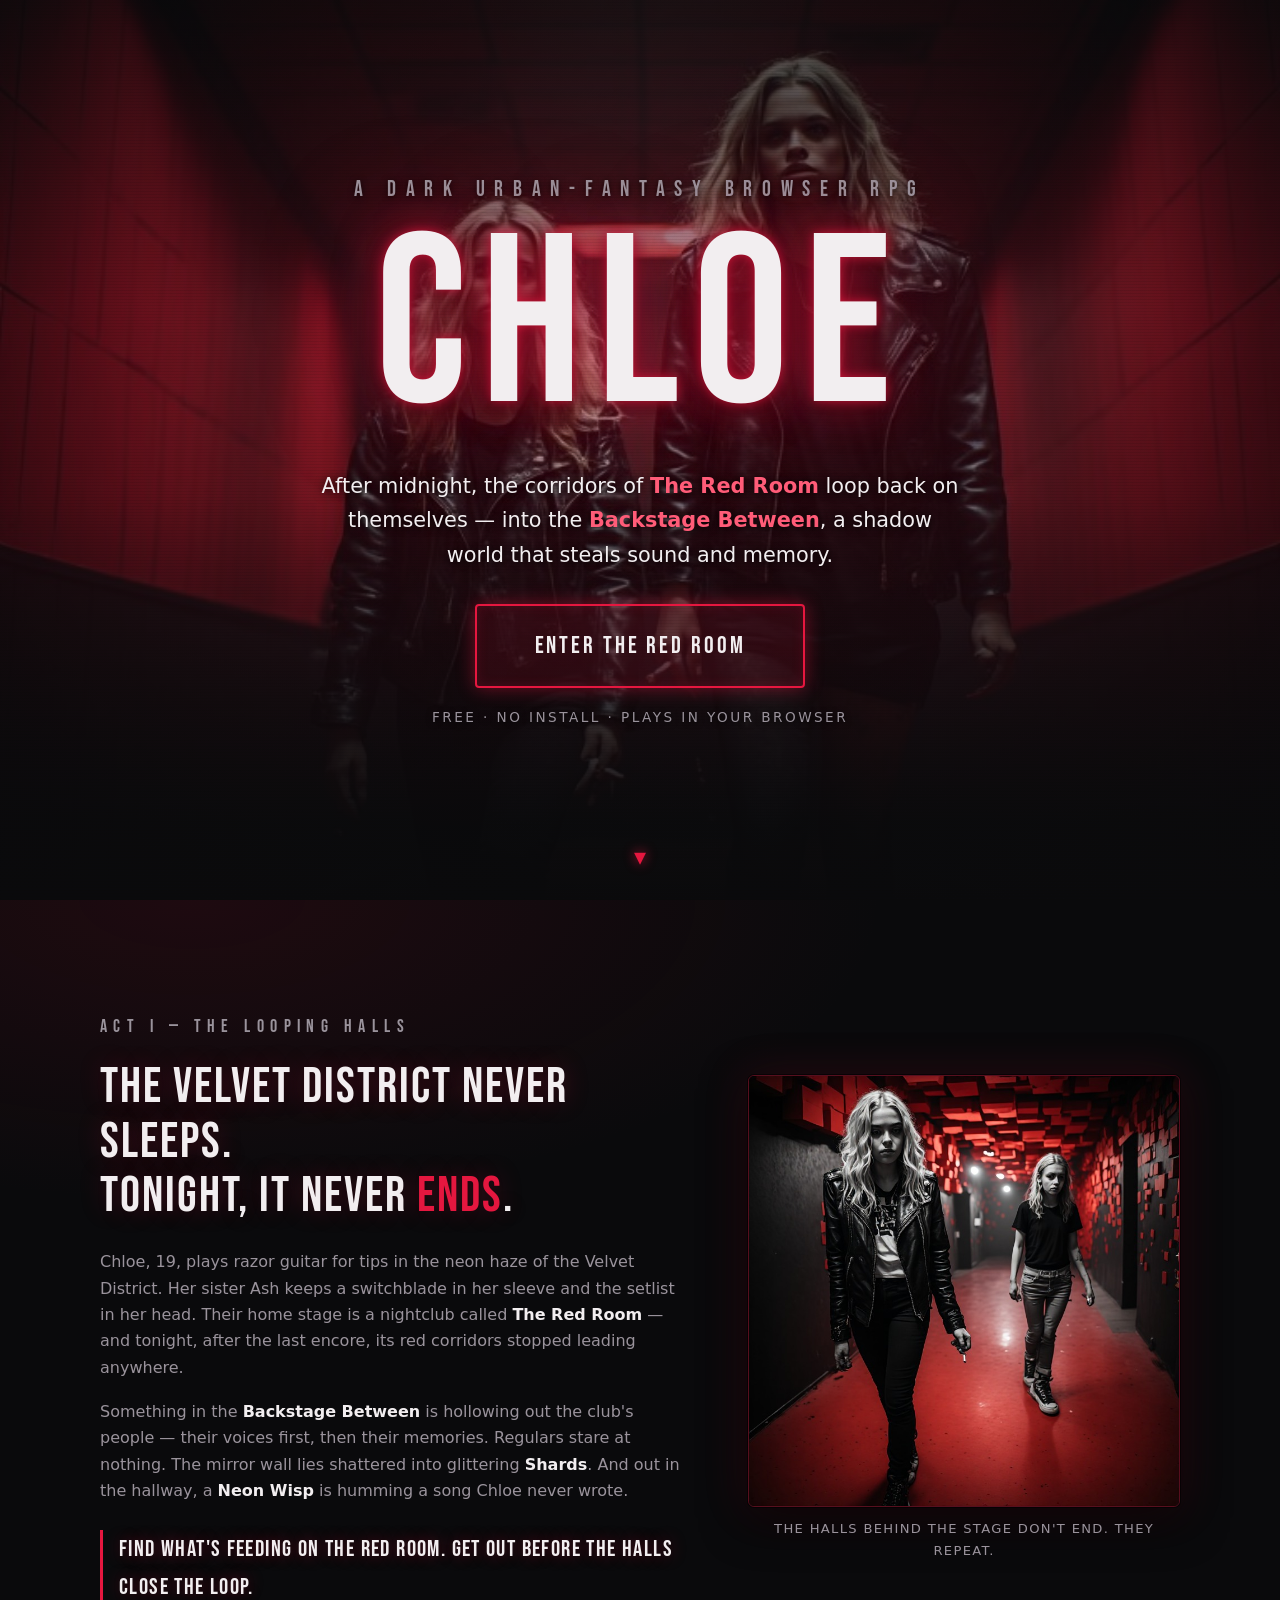
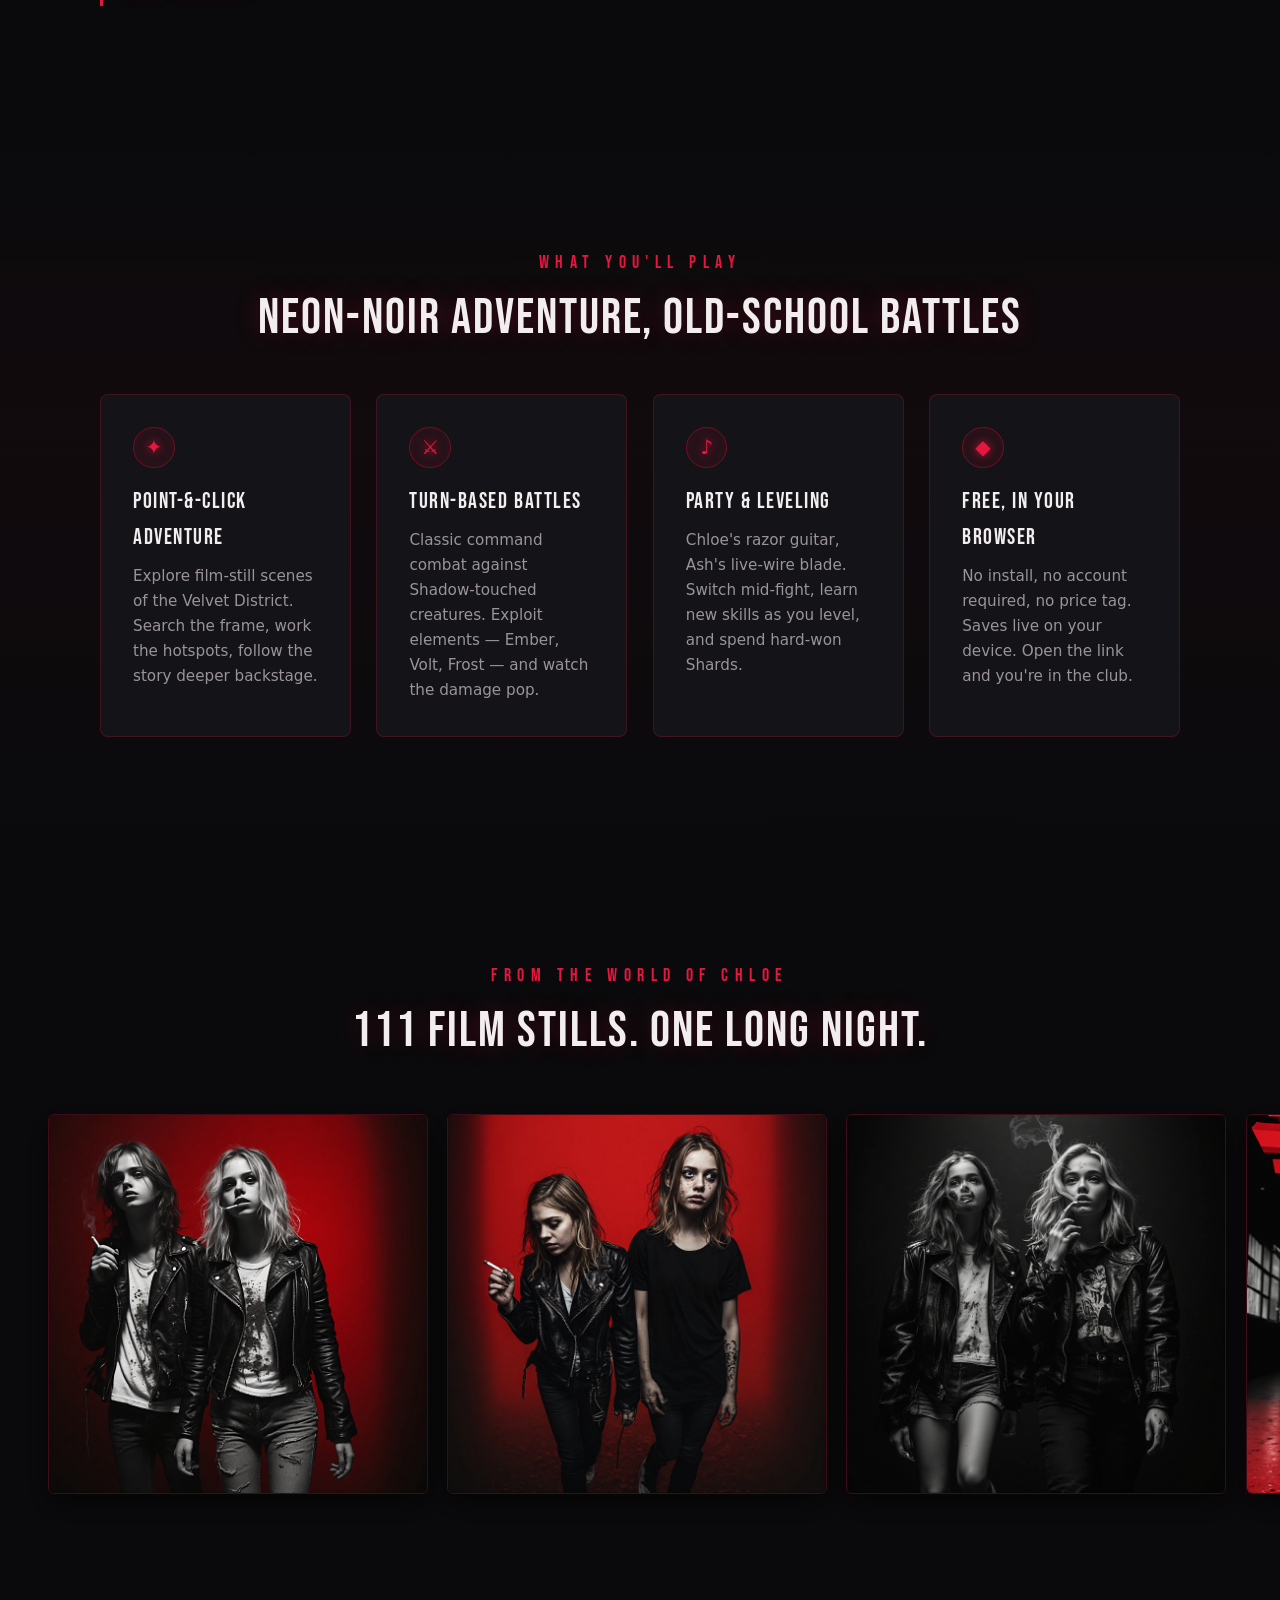
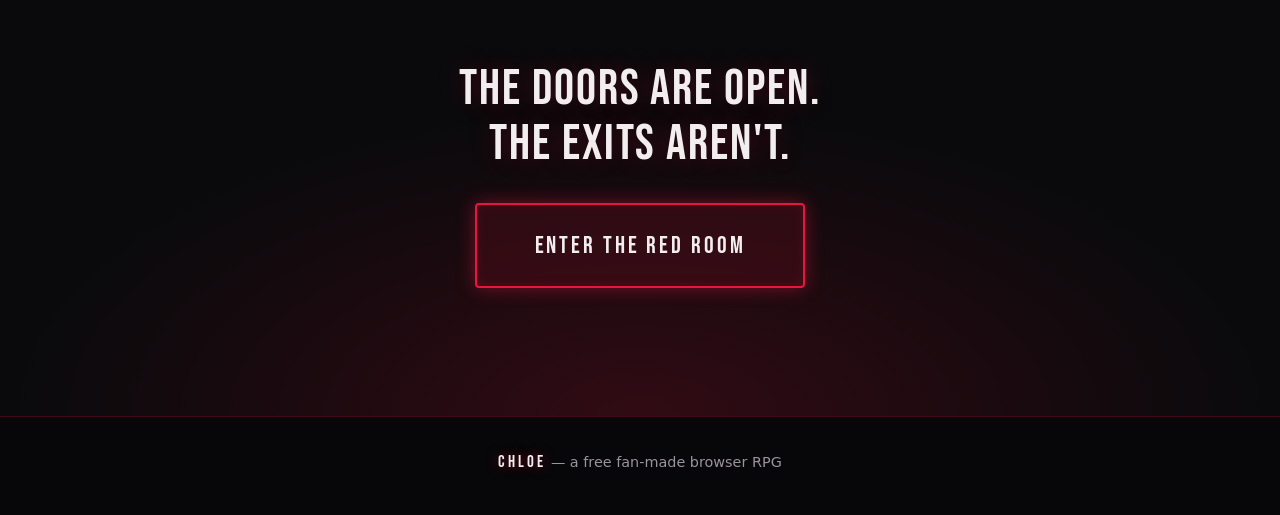
==== index.html @ a583fb6f "Initial commit: CHLOE browser RPG foundation Game spec, roadmap, 111-image art library, project scaf" ====
<!DOCTYPE html>
<html lang="en">
<head>
<meta charset="UTF-8">
<meta name="viewport" content="width=device-width, initial-scale=1.0">
<title>CHLOE — Enter the Red Room</title>
<meta name="description" content="CHLOE — a free fan-made dark urban-fantasy browser RPG. Point-and-click adventure, turn-based battles, no install. Enter the Red Room.">
<link rel="preconnect" href="https://fonts.googleapis.com">
<link rel="preconnect" href="https://fonts.gstatic.com" crossorigin>
<link href="https://fonts.googleapis.com/css2?family=Bebas+Neue&family=Oswald:wght@400;500;600&display=swap" rel="stylesheet">
<link rel="stylesheet" href="landing.css">
</head>
<body>

  <!-- ============ HERO ============ -->
  <header class="hero">
    <div class="hero-bg" aria-hidden="true"></div>
    <div class="hero-vignette" aria-hidden="true"></div>
    <div class="hero-grain" aria-hidden="true"></div>

    <div class="hero-content">
      <p class="hero-kicker">A dark urban-fantasy browser RPG</p>
      <h1 class="hero-title">CHLOE</h1>
      <p class="hero-tagline">
        After midnight, the corridors of <strong>The&nbsp;Red&nbsp;Room</strong> loop back on themselves —
        into the <strong>Backstage&nbsp;Between</strong>, a shadow world that steals sound and memory.
      </p>
      <a class="cta" href="game/index.html">Enter the Red Room</a>
      <p class="hero-sub">Free · No install · Plays in your browser</p>
    </div>

    <div class="hero-scroll" aria-hidden="true">▾</div>
  </header>

  <main>
    <!-- ============ STORY TEASER ============ -->
    <section class="story reveal">
      <div class="wrap story-grid">
        <div class="story-text">
          <p class="section-kicker">Act I — The Looping Halls</p>
          <h2>The Velvet District never sleeps.<br>Tonight, it never <em>ends</em>.</h2>
          <p>
            Chloe, 19, plays razor guitar for tips in the neon haze of the Velvet District.
            Her sister Ash keeps a switchblade in her sleeve and the setlist in her head.
            Their home stage is a nightclub called <strong>The Red Room</strong> — and tonight,
            after the last encore, its red corridors stopped leading anywhere.
          </p>
          <p>
            Something in the <strong>Backstage Between</strong> is hollowing out the club's
            people — their voices first, then their memories. Regulars stare at nothing.
            The mirror wall lies shattered into glittering <strong>Shards</strong>.
            And out in the hallway, a <strong>Neon Wisp</strong> is humming a song
            Chloe never wrote.
          </p>
          <p class="story-punch">Find what's feeding on the Red Room. Get out before the halls close the loop.</p>
        </div>
        <figure class="story-art">
          <img src="game/assets/chloe/Chloe075.jpg" alt="Chloe walks a red-lit corridor of the Backstage Between, Ash behind her" loading="lazy">
          <figcaption>The halls behind the stage don't end. They repeat.</figcaption>
        </figure>
      </div>
    </section>

    <!-- ============ FEATURES ============ -->
    <section class="features reveal">
      <div class="wrap">
        <p class="section-kicker">What you'll play</p>
        <h2>Neon-noir adventure, old-school battles</h2>
        <div class="cards">
          <article class="card">
            <div class="card-icon" aria-hidden="true">✦</div>
            <h3>Point-&-Click Adventure</h3>
            <p>Explore film-still scenes of the Velvet District. Search the frame, work the hotspots, follow the story deeper backstage.</p>
          </article>
          <article class="card">
            <div class="card-icon" aria-hidden="true">⚔</div>
            <h3>Turn-Based Battles</h3>
            <p>Classic command combat against Shadow-touched creatures. Exploit elements — Ember, Volt, Frost — and watch the damage pop.</p>
          </article>
          <article class="card">
            <div class="card-icon" aria-hidden="true">♪</div>
            <h3>Party &amp; Leveling</h3>
            <p>Chloe's razor guitar, Ash's live-wire blade. Switch mid-fight, learn new skills as you level, and spend hard-won Shards.</p>
          </article>
          <article class="card">
            <div class="card-icon" aria-hidden="true">◆</div>
            <h3>Free, In Your Browser</h3>
            <p>No install, no account required, no price tag. Saves live on your device. Open the link and you're in the club.</p>
          </article>
        </div>
      </div>
    </section>

    <!-- ============ GALLERY ============ -->
    <section class="gallery reveal">
      <div class="wrap">
        <p class="section-kicker">From the world of CHLOE</p>
        <h2>111 film stills. One long night.</h2>
      </div>
      <div class="gallery-strip" tabindex="0" aria-label="Gallery of game artwork, scroll horizontally">
        <img src="game/assets/chloe/Chloe001.jpg" alt="Chloe and Ash in leather jackets against a deep red wall" loading="lazy">
        <img src="game/assets/chloe/Chloe010.jpg" alt="The sisters under harsh red light, Ash staring past the camera" loading="lazy">
        <img src="game/assets/chloe/Chloe045.jpg" alt="Black-and-white still of Chloe and Ash in the dark, smoke rising" loading="lazy">
        <img src="game/assets/chloe/Chloe090.jpg" alt="The duo beneath the red geometric ceiling of the club" loading="lazy">
        <img src="game/assets/chloe/Chloe020.jpg" alt="Illustrated panel of Chloe and Ash on a red background" loading="lazy">
        <img src="game/assets/chloe/Chloe060.jpg" alt="Chloe and Ash walking the looping red corridor" loading="lazy">
      </div>
    </section>

    <!-- ============ FINAL CTA ============ -->
    <section class="final-cta reveal">
      <div class="wrap">
        <h2>The doors are open.<br>The exits aren't.</h2>
        <a class="cta" href="game/index.html">Enter the Red Room</a>
      </div>
    </section>
  </main>

  <!-- ============ FOOTER ============ -->
  <footer class="footer">
    <p><span class="footer-mark">CHLOE</span> — a free fan-made browser RPG</p>
  </footer>

  <script>
  // Optional flourish: reveal sections on scroll. Page is fully readable without JS.
  (function () {
    if (!('IntersectionObserver' in window)) return;
    document.documentElement.classList.add('js');
    var io = new IntersectionObserver(function (entries) {
      entries.forEach(function (e) {
        if (e.isIntersecting) { e.target.classList.add('in'); io.unobserve(e.target); }
      });
    }, { threshold: 0.12 });
    document.querySelectorAll('.reveal').forEach(function (el) { io.observe(el); });
  })();
  </script>
</body>
</html>
---- landing.css ----
/* ============================================================
   CHLOE — landing page styles (neon-noir nightclub)
   Palette per GAME_SPEC §8:
   bg #0a0a0c · panel #141317 · red #e5173f · deep red #7a0c22
   text #f2eef0 · dim #9a939c
   ============================================================ */

:root {
  --bg: #0a0a0c;
  --panel: #141317;
  --red: #e5173f;
  --red-deep: #7a0c22;
  --text: #f2eef0;
  --dim: #9a939c;
  --font-display: 'Bebas Neue', 'Oswald', Impact, "Arial Narrow", sans-serif;
  --font-body: system-ui, -apple-system, "Segoe UI", Roboto, Helvetica, Arial, sans-serif;
}

* { margin: 0; padding: 0; box-sizing: border-box; }

html { scroll-behavior: smooth; }

body {
  background: var(--bg);
  color: var(--text);
  font-family: var(--font-body);
  line-height: 1.65;
  overflow-x: hidden;
}

img { max-width: 100%; display: block; }

.wrap {
  width: min(1080px, 92%);
  margin-inline: auto;
}

/* ---------- Type ---------- */

h1, h2, h3, .cta {
  font-family: var(--font-display);
  font-weight: 400;
  letter-spacing: 0.04em;
  text-transform: uppercase;
}

h2 {
  font-size: clamp(1.9rem, 4.5vw, 3.1rem);
  line-height: 1.1;
  margin-bottom: clamp(1rem, 2.5vw, 1.6rem);
  text-shadow: 0 0 24px rgba(229, 23, 63, 0.25);
}

h2 em { font-style: normal; color: var(--red); }

.section-kicker {
  color: var(--red);
  font-family: var(--font-display);
  font-size: clamp(0.95rem, 1.6vw, 1.15rem);
  letter-spacing: 0.35em;
  text-transform: uppercase;
  margin-bottom: 0.8rem;
}

/* ---------- CTA button ---------- */

.cta {
  display: inline-block;
  padding: 0.85em 2.4em;
  font-size: clamp(1.15rem, 2.2vw, 1.5rem);
  letter-spacing: 0.12em;
  color: var(--text);
  text-decoration: none;
  background: rgba(122, 12, 34, 0.25);
  border: 2px solid var(--red);
  border-radius: 4px;
  box-shadow: 0 0 18px rgba(229, 23, 63, 0.45),
              inset 0 0 12px rgba(229, 23, 63, 0.15);
  transition: background 0.25s ease, box-shadow 0.25s ease, transform 0.15s ease;
}

.cta:hover, .cta:focus-visible {
  background: var(--red);
  box-shadow: 0 0 34px rgba(229, 23, 63, 0.85),
              0 0 80px rgba(229, 23, 63, 0.35);
  transform: translateY(-2px);
  outline: none;
}

.cta:active { transform: translateY(0); }

/* ============================================================
   HERO
   ============================================================ */

.hero {
  position: relative;
  min-height: 100vh;
  min-height: 100svh;
  display: flex;
  align-items: center;
  justify-content: center;
  text-align: center;
  isolation: isolate;
  overflow: hidden;
}

.hero-bg {
  position: absolute;
  inset: 0;
  z-index: -3;
  background: url("game/assets/chloe/Chloe060.jpg") center 22% / cover no-repeat var(--bg);
  animation: hero-drift 24s ease-in-out infinite alternate;
}

@keyframes hero-drift {
  from { transform: scale(1); }
  to   { transform: scale(1.07); }
}

@media (prefers-reduced-motion: reduce) {
  .hero-bg { animation: none; }
  html { scroll-behavior: auto; }
}

/* dark red gradient overlay */
.hero-vignette {
  position: absolute;
  inset: 0;
  z-index: -2;
  background:
    radial-gradient(ellipse at center 40%, rgba(10, 10, 12, 0) 0%, rgba(10, 10, 12, 0.55) 75%, rgba(10, 10, 12, 0.9) 100%),
    linear-gradient(180deg,
      rgba(10, 10, 12, 0.65) 0%,
      rgba(122, 12, 34, 0.38) 34%,
      rgba(122, 12, 34, 0.30) 55%,
      rgba(10, 10, 12, 0.92) 92%,
      var(--bg) 100%);
}

/* film-grain / scanline flavour, pure CSS */
.hero-grain {
  position: absolute;
  inset: 0;
  z-index: -1;
  pointer-events: none;
  opacity: 0.5;
  background-image:
    repeating-linear-gradient(0deg,
      rgba(0, 0, 0, 0.16) 0px, rgba(0, 0, 0, 0.16) 1px,
      transparent 1px, transparent 3px);
  mix-blend-mode: multiply;
}

.hero-content {
  padding: clamp(4rem, 10vh, 7rem) 1.2rem;
  max-width: 56rem;
}

.hero-kicker {
  font-family: var(--font-display);
  font-size: clamp(1rem, 2vw, 1.35rem);
  letter-spacing: 0.45em;
  text-transform: uppercase;
  color: var(--dim);
  text-shadow: 0 1px 6px rgba(0, 0, 0, 0.8);
}

.hero-title {
  font-size: clamp(5rem, 19vw, 15rem);
  line-height: 0.92;
  letter-spacing: 0.06em;
  margin: 0.05em 0 0.12em;
  color: var(--text);
  text-shadow:
    0 0 12px rgba(229, 23, 63, 0.85),
    0 0 45px rgba(229, 23, 63, 0.55),
    0 0 120px rgba(229, 23, 63, 0.35),
    0 4px 18px rgba(0, 0, 0, 0.9);
}

.hero-tagline {
  font-size: clamp(1.02rem, 2.1vw, 1.3rem);
  color: var(--text);
  max-width: 40rem;
  margin: 0 auto 2rem;
  text-shadow: 0 1px 8px rgba(0, 0, 0, 0.9);
}

.hero-tagline strong { color: #ff5c78; font-weight: 600; white-space: nowrap; }

.hero-sub {
  margin-top: 1.1rem;
  font-size: 0.85rem;
  letter-spacing: 0.18em;
  text-transform: uppercase;
  color: var(--dim);
  text-shadow: 0 1px 6px rgba(0, 0, 0, 0.9);
}

.hero-scroll {
  position: absolute;
  bottom: 1.4rem;
  left: 50%;
  transform: translateX(-50%);
  color: var(--red);
  font-size: 1.5rem;
  animation: bob 1.8s ease-in-out infinite;
  text-shadow: 0 0 12px rgba(229, 23, 63, 0.8);
}

@keyframes bob {
  0%, 100% { transform: translate(-50%, 0); }
  50%      { transform: translate(-50%, 8px); }
}

/* ============================================================
   STORY TEASER
   ============================================================ */

.story {
  padding: clamp(4rem, 9vw, 7rem) 0;
  background:
    radial-gradient(ellipse 90% 60% at 15% 0%, rgba(122, 12, 34, 0.18), transparent 60%),
    var(--bg);
}

.story-grid {
  display: grid;
  grid-template-columns: minmax(0, 1.15fr) minmax(0, 0.85fr);
  gap: clamp(2rem, 5vw, 4rem);
  align-items: center;
}

.story-text p { margin-bottom: 1.1rem; color: var(--dim); }
.story-text p strong { color: var(--text); font-weight: 600; }

.story-punch {
  color: var(--text) !important;
  font-family: var(--font-display);
  font-size: clamp(1.15rem, 2.2vw, 1.45rem);
  letter-spacing: 0.06em;
  text-transform: uppercase;
  border-left: 3px solid var(--red);
  padding-left: 1rem;
  margin-top: 1.6rem;
  text-shadow: 0 0 16px rgba(229, 23, 63, 0.35);
}

.story-art {
  position: relative;
}

.story-art img {
  border: 1px solid rgba(229, 23, 63, 0.35);
  border-radius: 6px;
  box-shadow:
    0 0 0 1px rgba(0, 0, 0, 0.6),
    0 12px 45px rgba(0, 0, 0, 0.7),
    0 0 45px rgba(229, 23, 63, 0.18);
}

.story-art figcaption {
  margin-top: 0.7rem;
  font-size: 0.82rem;
  letter-spacing: 0.1em;
  text-transform: uppercase;
  color: var(--dim);
  text-align: center;
}

/* ============================================================
   FEATURES
   ============================================================ */

.features {
  padding: clamp(4rem, 9vw, 7rem) 0;
  background:
    linear-gradient(180deg, transparent, rgba(122, 12, 34, 0.07) 40%, transparent),
    var(--bg);
  text-align: center;
}

.cards {
  margin-top: clamp(2rem, 4vw, 3rem);
  display: grid;
  grid-template-columns: repeat(auto-fit, minmax(230px, 1fr));
  gap: clamp(1rem, 2.4vw, 1.6rem);
  text-align: left;
}

.card {
  background: var(--panel);
  border: 1px solid rgba(229, 23, 63, 0.22);
  border-radius: 8px;
  padding: clamp(1.4rem, 2.6vw, 2rem);
  transition: transform 0.25s ease, border-color 0.25s ease, box-shadow 0.25s ease;
}

.card:hover {
  transform: translateY(-6px);
  border-color: var(--red);
  box-shadow: 0 14px 40px rgba(0, 0, 0, 0.6),
              0 0 28px rgba(229, 23, 63, 0.28);
}

.card-icon {
  width: 2.6rem;
  height: 2.6rem;
  display: grid;
  place-items: center;
  font-size: 1.25rem;
  color: var(--red);
  border: 1px solid var(--red-deep);
  border-radius: 50%;
  margin-bottom: 1rem;
  background: rgba(122, 12, 34, 0.18);
  text-shadow: 0 0 10px rgba(229, 23, 63, 0.8);
}

.card h3 {
  font-size: 1.35rem;
  letter-spacing: 0.07em;
  margin-bottom: 0.5rem;
}

.card p { color: var(--dim); font-size: 0.95rem; }

/* ============================================================
   GALLERY
   ============================================================ */

.gallery {
  padding: clamp(4rem, 9vw, 7rem) 0 0;
  text-align: center;
}

.gallery-strip {
  margin-top: clamp(2rem, 4vw, 3rem);
  display: flex;
  gap: clamp(0.7rem, 1.6vw, 1.2rem);
  overflow-x: auto;
  padding: 0.5rem clamp(1rem, 4vw, 3rem) 2.5rem;
  scroll-snap-type: x mandatory;
  -webkit-overflow-scrolling: touch;
  scrollbar-color: var(--red-deep) var(--panel);
}

.gallery-strip img {
  flex: 0 0 auto;
  width: clamp(220px, 32vw, 380px);
  aspect-ratio: 1 / 1;
  object-fit: cover;
  border-radius: 6px;
  border: 1px solid rgba(229, 23, 63, 0.25);
  scroll-snap-align: center;
  filter: saturate(0.92) contrast(1.04);
  transition: transform 0.3s ease, filter 0.3s ease, box-shadow 0.3s ease;
  box-shadow: 0 10px 30px rgba(0, 0, 0, 0.6);
}

.gallery-strip img:hover {
  transform: scale(1.035);
  filter: saturate(1.05) contrast(1.06);
  box-shadow: 0 14px 40px rgba(0, 0, 0, 0.7),
              0 0 30px rgba(229, 23, 63, 0.35);
}

.gallery-strip::-webkit-scrollbar { height: 8px; }
.gallery-strip::-webkit-scrollbar-track { background: var(--panel); border-radius: 4px; }
.gallery-strip::-webkit-scrollbar-thumb { background: var(--red-deep); border-radius: 4px; }
.gallery-strip::-webkit-scrollbar-thumb:hover { background: var(--red); }

/* ============================================================
   FINAL CTA
   ============================================================ */

.final-cta {
  padding: clamp(5rem, 11vw, 8rem) 0;
  text-align: center;
  background:
    radial-gradient(ellipse 70% 90% at 50% 100%, rgba(122, 12, 34, 0.35), transparent 70%),
    var(--bg);
}

.final-cta h2 { margin-bottom: 2rem; }

/* ============================================================
   FOOTER
   ============================================================ */

.footer {
  border-top: 1px solid rgba(229, 23, 63, 0.25);
  padding: 2rem 1rem 2.4rem;
  text-align: center;
  color: var(--dim);
  font-size: 0.9rem;
  background: #070709;
}

.footer-mark {
  font-family: var(--font-display);
  color: var(--text);
  letter-spacing: 0.18em;
  font-size: 1.05rem;
  text-shadow: 0 0 12px rgba(229, 23, 63, 0.55);
}

/* ============================================================
   SCROLL REVEAL (JS optional — visible by default without .js)
   ============================================================ */

html.js .reveal {
  opacity: 0;
  transform: translateY(28px);
  transition: opacity 0.7s ease, transform 0.7s ease;
}

html.js .reveal.in {
  opacity: 1;
  transform: translateY(0);
}

@media (prefers-reduced-motion: reduce) {
  html.js .reveal { opacity: 1; transform: none; transition: none; }
  .hero-scroll { animation: none; }
  .cta, .card, .gallery-strip img { transition: none; }
}

/* ============================================================
   RESPONSIVE
   ============================================================ */

@media (max-width: 780px) {
  .story-grid { grid-template-columns: 1fr; }
  .story-art { max-width: 30rem; margin-inline: auto; }
}
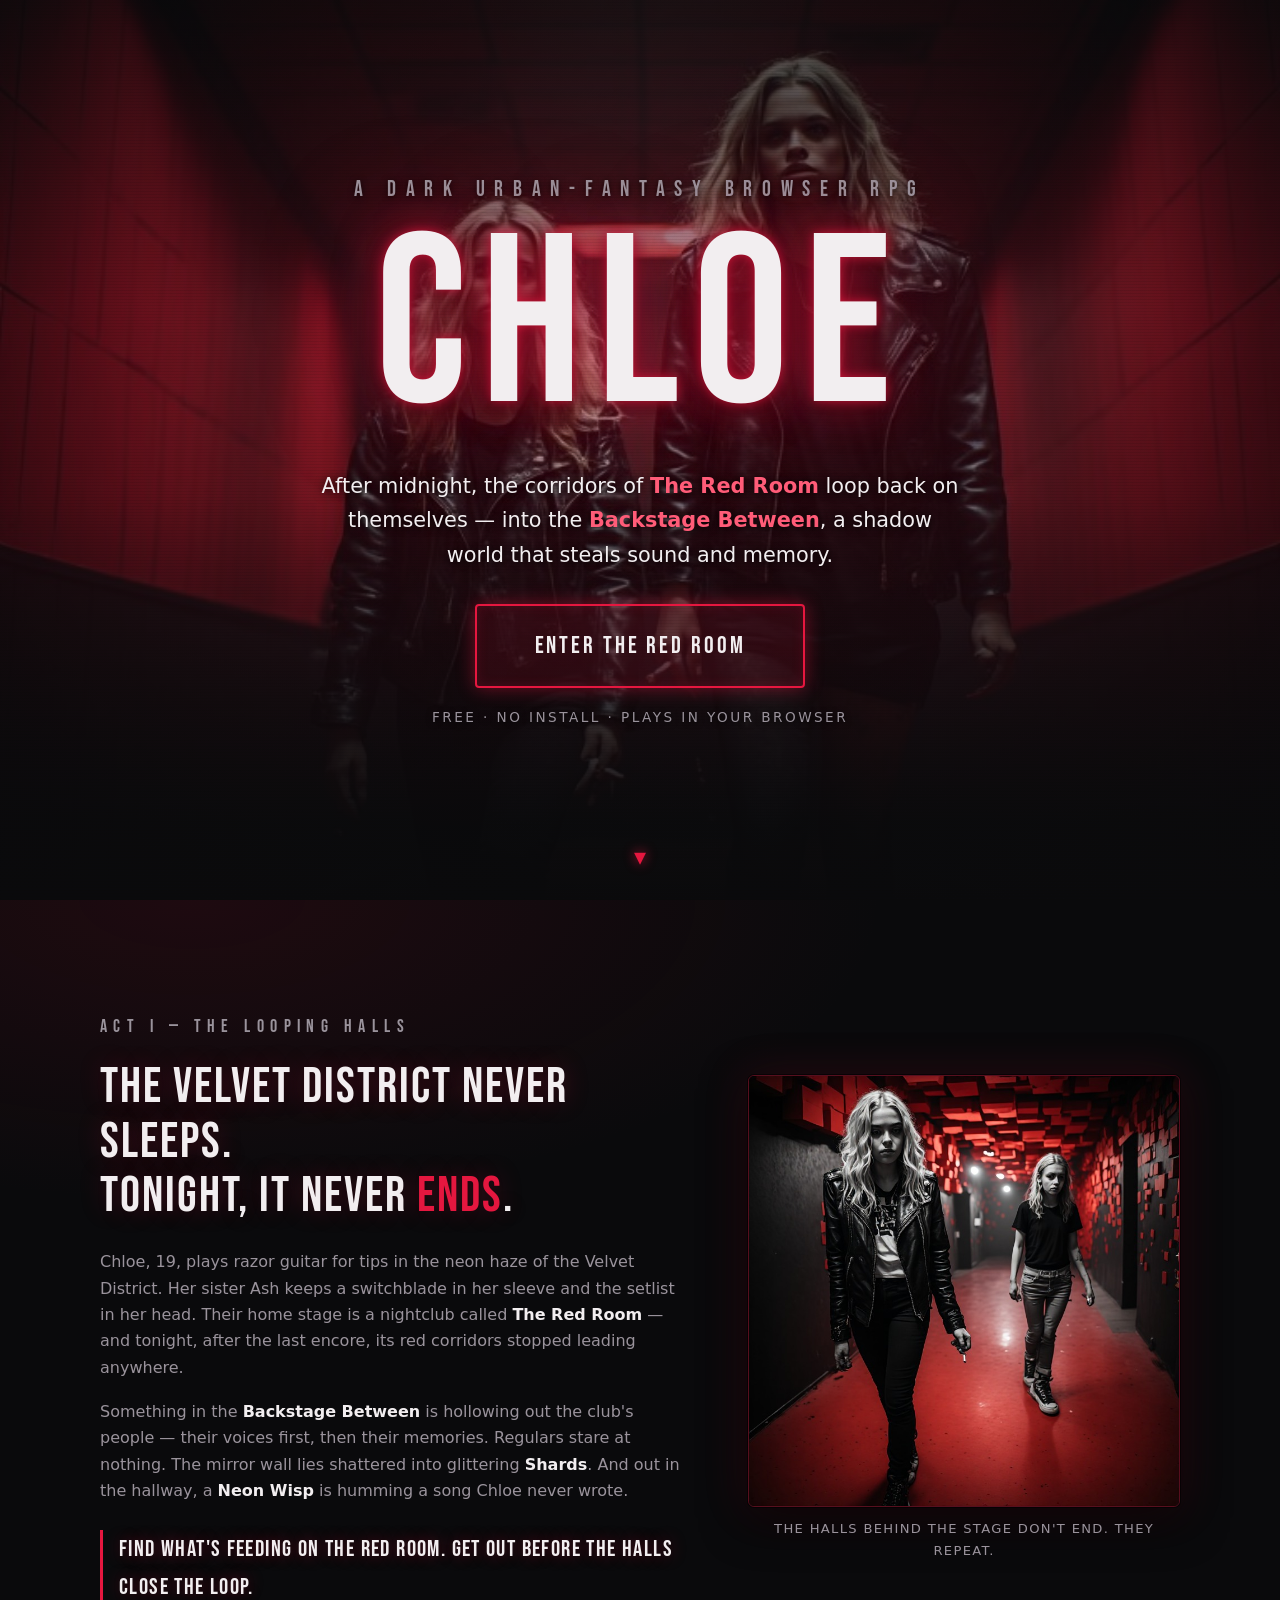
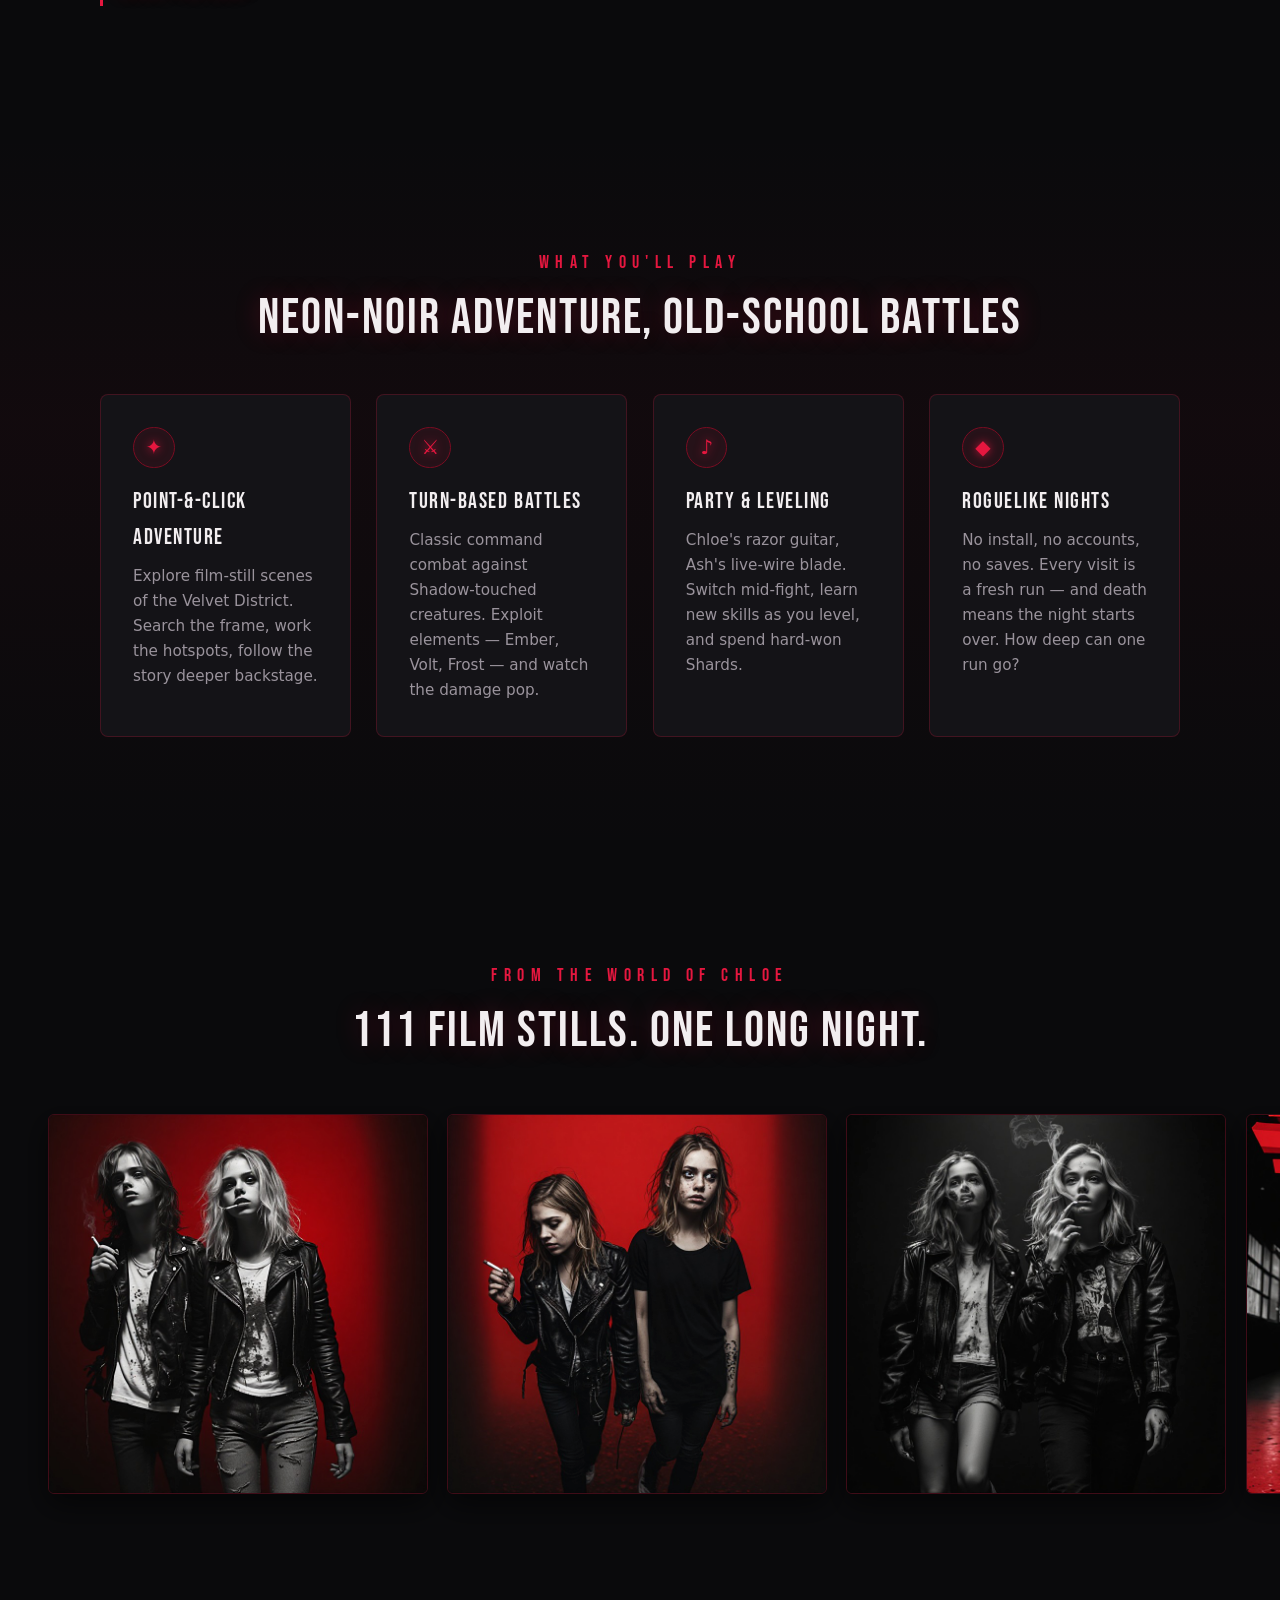
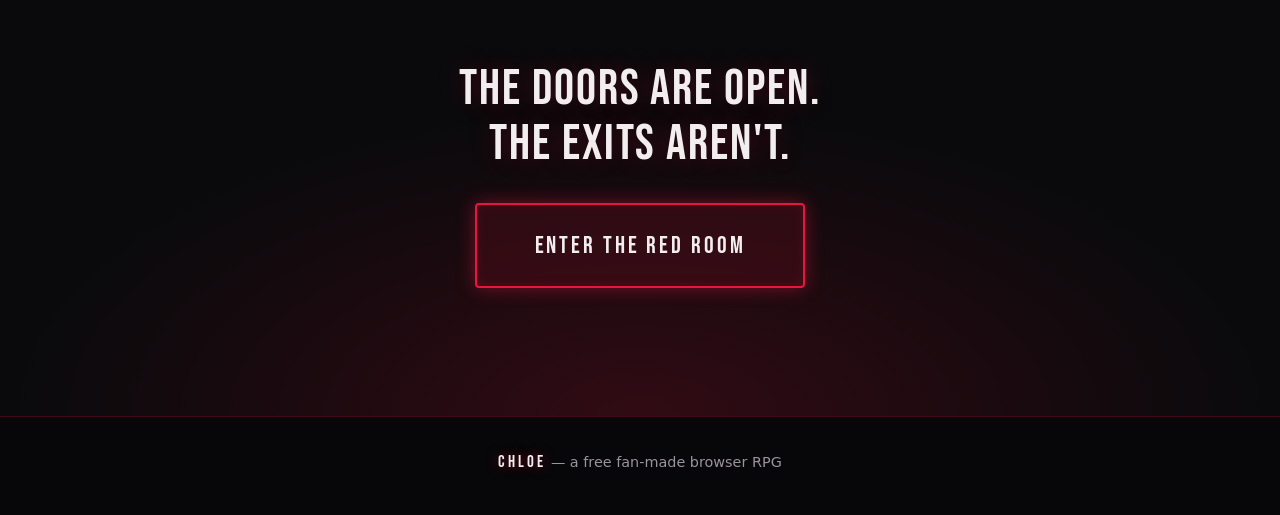
==== commit 97446bd5: "Roguelike pivot + 3D church arena battles Two changes that reshape how the game plays.  ROGUELIKE (s" ====
--- a/index.html
+++ b/index.html
@@ -84,8 +84,8 @@
           </article>
           <article class="card">
             <div class="card-icon" aria-hidden="true">◆</div>
-            <h3>Free, In Your Browser</h3>
-            <p>No install, no account required, no price tag. Saves live on your device. Open the link and you're in the club.</p>
+            <h3>Roguelike Nights</h3>
+            <p>No install, no accounts, no saves. Every visit is a fresh run — and death means the night starts over. How deep can one run go?</p>
           </article>
         </div>
       </div>
